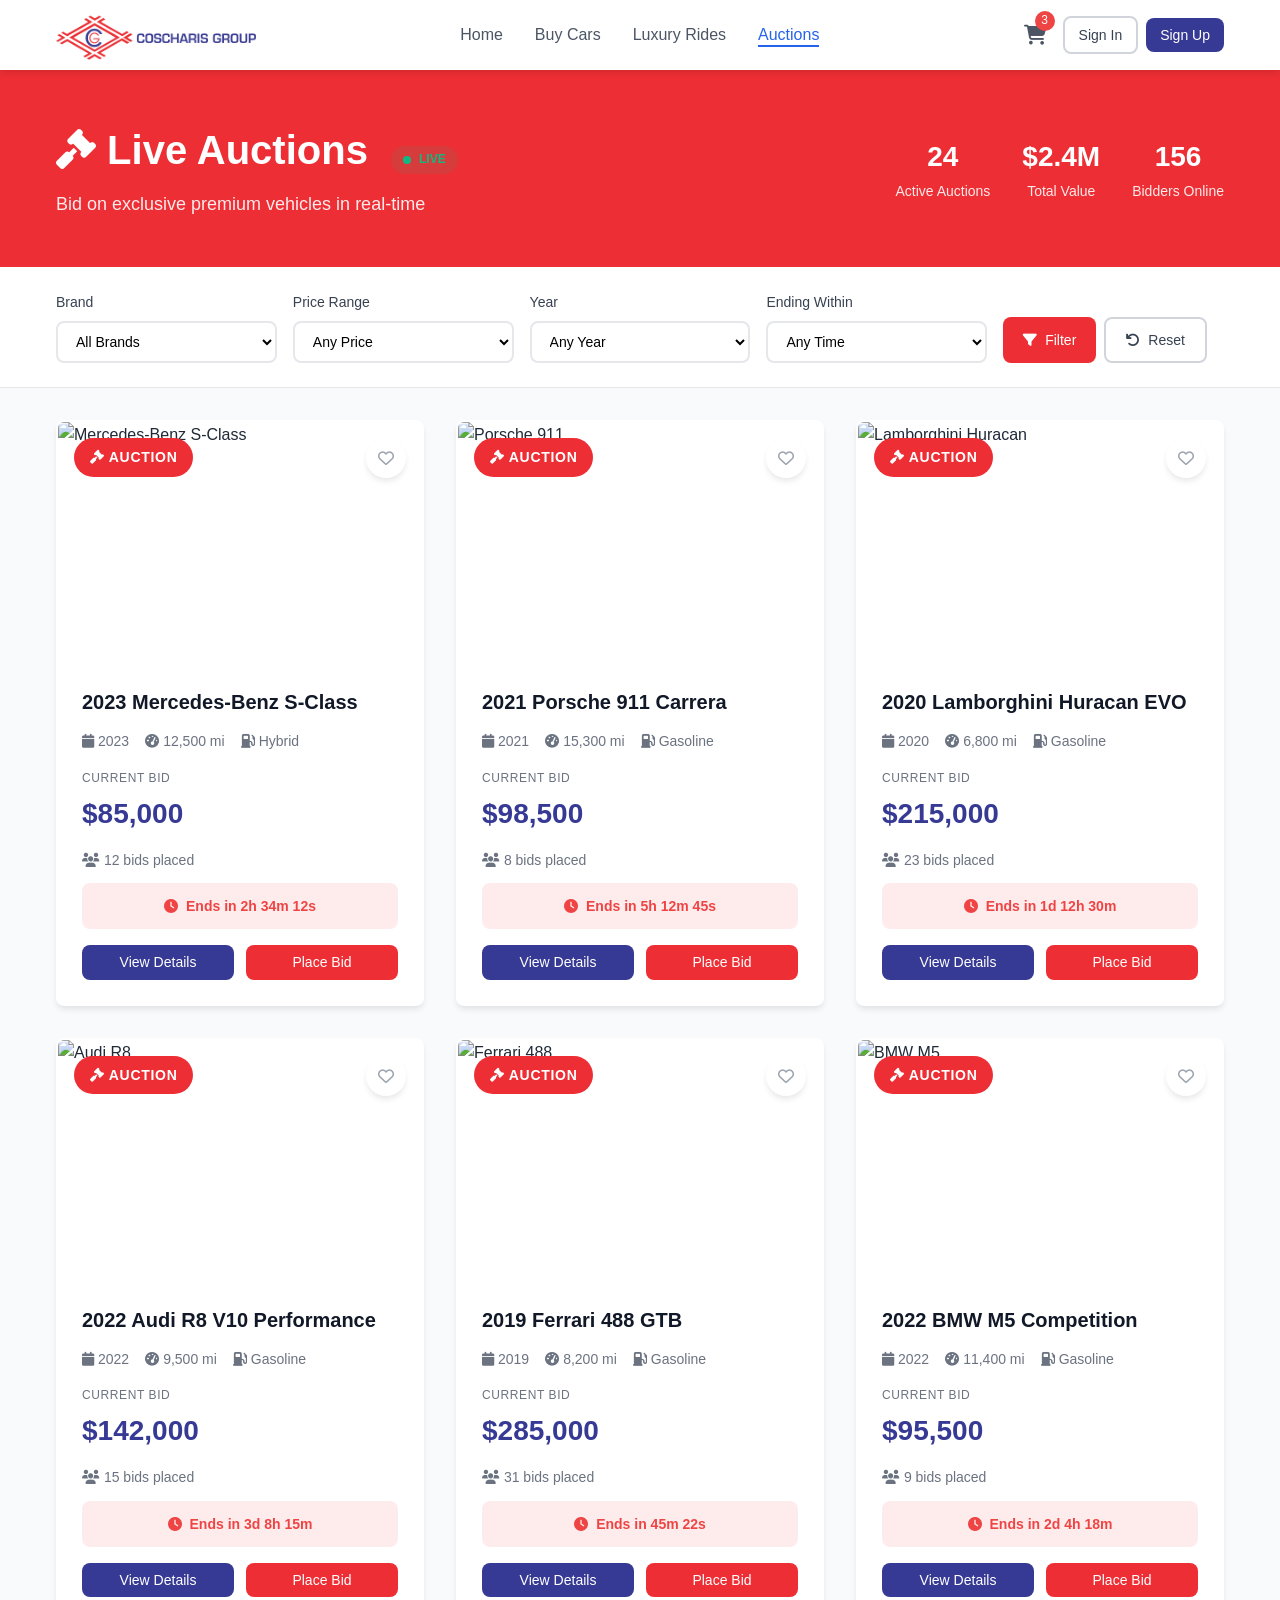
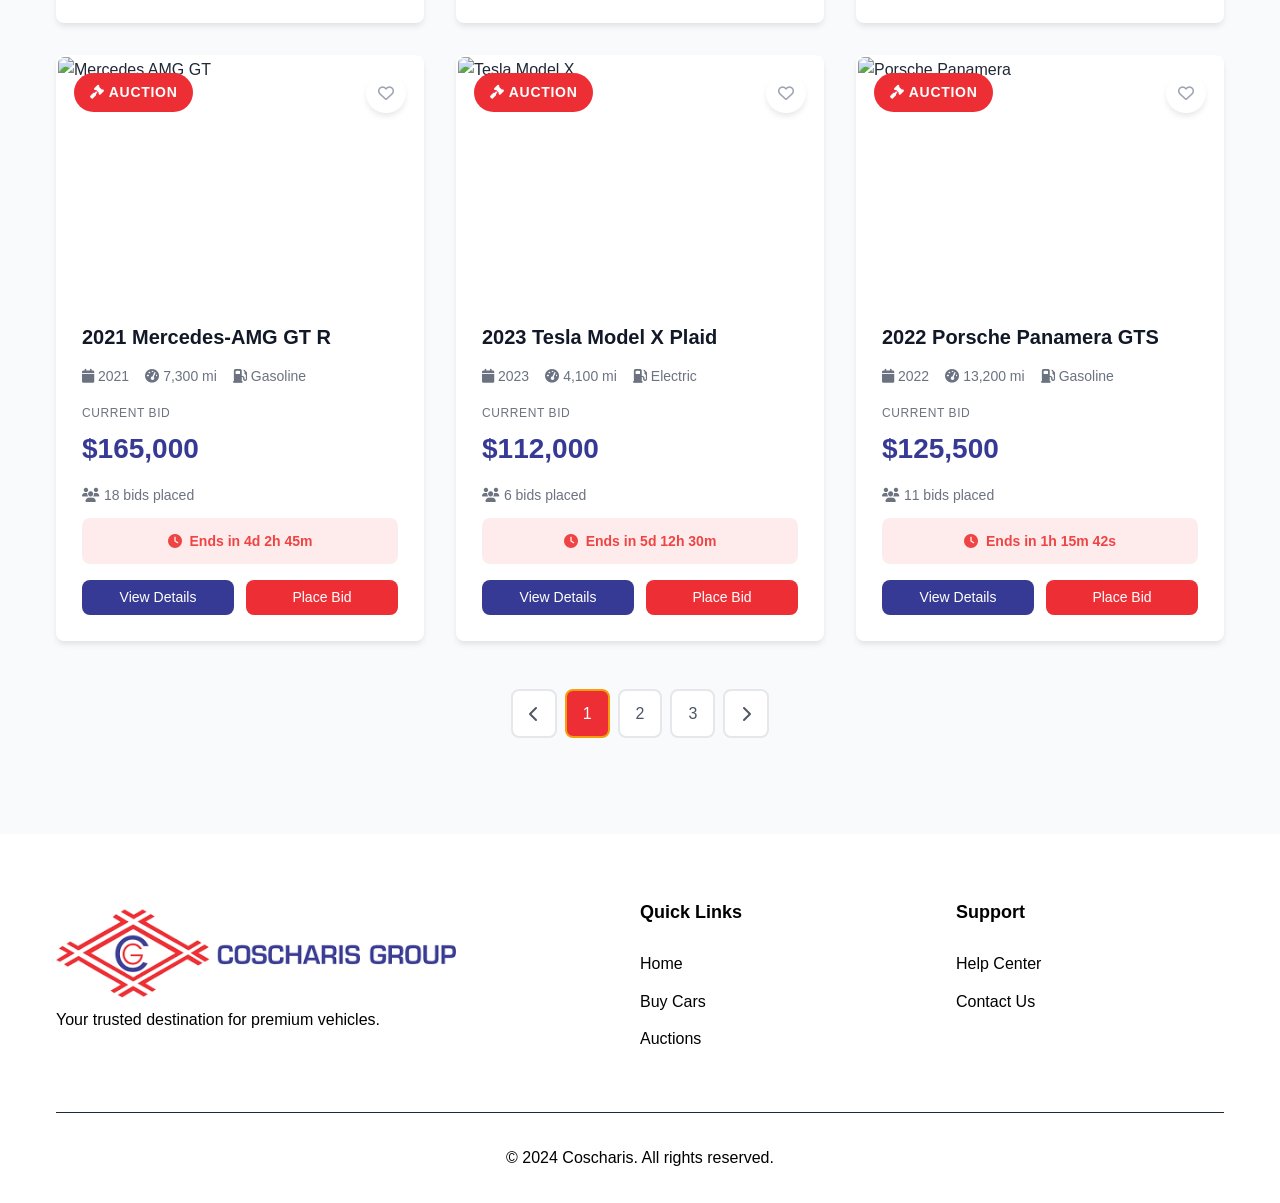
==== aution.html @ 52eb79f8 "First commit" ====
<!DOCTYPE html>
<html lang="en">
<head>
  <meta charset="UTF-8">
  <meta name="viewport" content="width=device-width, initial-scale=1.0">
  <title>Auctions - Coscharis</title>
  <link rel="stylesheet" href="https://cdnjs.cloudflare.com/ajax/libs/font-awesome/6.4.0/css/all.min.css">
  <style>
    /* CSS Variables */
    :root {
      --primary-color: #2563eb;
      --primary-dark: #1d4ed8;
      --secondary-color: #f59e0b;
      --success-color: #10b981;
      --danger-color: #ef4444;
      --warning-color: #f59e0b;
      --gray-50: #f9fafb;
      --gray-100: #f3f4f6;
      --gray-200: #e5e7eb;
      --gray-300: #d1d5db;
      --gray-400: #9ca3af;
      --gray-500: #6b7280;
      --gray-600: #4b5563;
      --gray-700: #374151;
      --gray-800: #1f2937;
      --gray-900: #111827;
      --white: #ffffff;
      --shadow-sm: 0 1px 2px 0 rgba(0, 0, 0, 0.05);
      --shadow: 0 4px 6px -1px rgba(0, 0, 0, 0.1);
      --shadow-lg: 0 10px 15px -3px rgba(0, 0, 0, 0.1);
      --radius: 0.5rem;
      --transition: all 0.3s ease;
    }

    * {
      margin: 0;
      padding: 0;
      box-sizing: border-box;
    }

    body {
      font-family: -apple-system, BlinkMacSystemFont, 'Segoe UI', Roboto, 'Helvetica Neue', Arial, sans-serif;
      line-height: 1.6;
      color: var(--gray-800);
      background-color: var(--gray-50);
    }

    .container {
      max-width: 1200px;
      margin: 0 auto;
      padding: 0 1rem;
    }

    /* Navigation */
    .navbar {
      background: var(--white);
      box-shadow: var(--shadow);
      position: sticky;
      top: 0;
      z-index: 1000;
    }

    .navbar-container {
      display: flex;
      align-items: center;
      justify-content: space-between;
      height: 70px;
    }

    .navbar-brand {
      display: flex;
      align-items: center;
      gap: 0.5rem;
      font-size: 1.5rem;
      font-weight: 700;
      color: var(--primary-color);
      text-decoration: none;
    }

    .navbar-nav {
      display: flex;
      list-style: none;
      gap: 2rem;
    }

    .nav-link {
      color: var(--gray-600);
      text-decoration: none;
      font-weight: 500;
      transition: var(--transition);
      position: relative;
    }

    .nav-link:hover,
    .nav-link.active {
      color: var(--primary-color);
    }

    .nav-link.active::after {
      content: '';
      position: absolute;
      bottom: -4px;
      left: 0;
      width: 100%;
      height: 2px;
      background: var(--primary-color);
    }

    .navbar-actions {
      display: flex;
      align-items: center;
      gap: 1rem;
    }

    .cart-icon {
      position: relative;
      color: var(--gray-600);
      font-size: 1.25rem;
      text-decoration: none;
      transition: var(--transition);
    }

    .cart-icon:hover {
      color: var(--primary-color);
    }

    .cart-count {
      position: absolute;
      top: -8px;
      right: -8px;
      background: var(--danger-color);
      color: white;
      font-size: 0.75rem;
      width: 20px;
      height: 20px;
      border-radius: 50%;
      display: flex;
      align-items: center;
      justify-content: center;
    }

    /* Buttons */
    .btn {
      display: inline-flex;
      align-items: center;
      gap: 0.5rem;
      padding: 0.625rem 1.25rem;
      border-radius: var(--radius);
      font-weight: 500;
      text-decoration: none;
      cursor: pointer;
      transition: var(--transition);
      border: none;
      font-size: 0.875rem;
      font-family: inherit;
    }

    .btn-primary {
      background: #363a94;
      color: white;
    }

    .btn-primary:hover {
      background: var(--primary-dark);
      transform: translateY(-2px);
      box-shadow: var(--shadow-lg);
    }

    .btn-secondary {
      background: #ed2e34;
      color: white;
    }

    .btn-secondary:hover {
      background: #c4080e;
      transform: translateY(-2px);
    }

    .btn-outline {
      background: transparent;
      border: 2px solid var(--gray-300);
      color: var(--gray-700);
    }

    .btn-outline:hover {
      border-color: var(--primary-color);
      color: var(--primary-color);
    }

    .btn-sm {
      padding: 0.375rem 0.875rem;
      font-size: 0.875rem;
    }

    .btn-lg {
      padding: 0.875rem 2rem;
      font-size: 1rem;
    }

    /* Form Elements */
    .form-group {
      margin-bottom: 1rem;
    }

    .form-label {
      display: block;
      margin-bottom: 0.5rem;
      font-weight: 500;
      color: var(--gray-700);
      font-size: 0.875rem;
    }

    .form-select {
      width: 100%;
      padding: 0.625rem 0.875rem;
      border: 2px solid var(--gray-200);
      border-radius: var(--radius);
      font-size: 0.875rem;
      background: white;
      cursor: pointer;
      transition: var(--transition);
      font-family: inherit;
    }

    .form-select:focus {
      outline: none;
      border-color: var(--primary-color);
      box-shadow: 0 0 0 3px rgba(37, 99, 235, 0.1);
    }

    /* Page Header */
    .page-header {
      background: #ed2e34;
      color: white;
      padding: 3rem 0;
    }

    .page-header-content {
      display: flex;
      justify-content: space-between;
      align-items: center;
      flex-wrap: wrap;
      gap: 1rem;
    }

    .page-title h1 {
      font-size: 2.5rem;
      font-weight: 700;
      margin-bottom: 0.5rem;
    }

    .page-title p {
      opacity: 0.9;
      font-size: 1.125rem;
    }

    .auction-stats {
      display: flex;
      gap: 2rem;
      flex-wrap: wrap;
    }

    .auction-stat {
      text-align: center;
    }

    .auction-stat-value {
      font-size: 1.75rem;
      font-weight: 700;
    }

    .auction-stat-label {
      font-size: 0.875rem;
      opacity: 0.9;
    }

    /* Filters Section */
    .filters-section {
      padding: 1.5rem 0;
      background: var(--white);
      border-bottom: 1px solid var(--gray-200);
    }

    .filters-row {
      display: grid;
      grid-template-columns: repeat(auto-fit, minmax(200px, 1fr));
      gap: 1rem;
      align-items: end;
    }

    .filters-row .form-group {
      margin-bottom: 0;
    }

    .filter-buttons {
      display: flex;
      gap: 0.5rem;
    }

    /* Car Grid */
    .section {
      padding: 2rem 0;
    }

    .car-grid {
  display: grid;
  grid-template-columns: repeat(3, 1fr);
  gap: 2rem;
}

    .car-card {
      background: var(--white);
      border-radius: var(--radius);
      overflow: hidden;
      box-shadow: var(--shadow);
      transition: var(--transition);
      border: 2px solid transparent;
    }

    .car-card:hover {
      transform: translateY(-8px);
      box-shadow: var(--shadow-lg);
      border-color: var(--secondary-color);
    }

    .car-image {
      position: relative;
      height: 240px;
      overflow: hidden;
    }

    .car-image img {
      width: 100%;
      height: 100%;
      object-fit: cover;
      transition: var(--transition);
    }

    .car-card:hover .car-image img {
      transform: scale(1.05);
    }

    .car-badge {
      position: absolute;
      top: 1rem;
      left: 1rem;
      padding: 0.5rem 1rem;
      border-radius: 2rem;
      font-size: 0.875rem;
      font-weight: 600;
      text-transform: uppercase;
      letter-spacing: 0.05em;
      background: #ed2e34;
      color: white;
    }

    .car-favorite {
      position: absolute;
      top: 1rem;
      right: 1rem;
      width: 40px;
      height: 40px;
      border-radius: 50%;
      background: white;
      border: none;
      cursor: pointer;
      display: flex;
      align-items: center;
      justify-content: center;
      color: var(--gray-400);
      transition: var(--transition);
      box-shadow: var(--shadow);
      text-decoration: none;
    }

    .car-favorite:hover {
      color: var(--danger-color);
      transform: scale(1.1);
    }

    .car-content {
      padding: 1.5rem;
    }

    .car-title {
      font-size: 1.25rem;
      font-weight: 600;
      margin-bottom: 0.75rem;
      color: var(--gray-900);
    }

    .car-meta {
      display: flex;
      gap: 1rem;
      margin-bottom: 1rem;
      font-size: 0.875rem;
      color: var(--gray-500);
    }

    .car-meta span {
      display: flex;
      align-items: center;
      gap: 0.25rem;
    }

    .car-price {
      margin-bottom: 0.75rem;
    }

    .car-price-label {
      display: block;
      font-size: 0.75rem;
      color: var(--gray-500);
      text-transform: uppercase;
      letter-spacing: 0.05em;
      margin-bottom: 0.25rem;
    }

    .car-price-current {
      font-size: 1.75rem;
      font-weight: 700;
      color: #363a94;
    }

    .car-bids {
      font-size: 0.875rem;
      color: var(--gray-500);
      margin-bottom: 0.75rem;
    }

    .car-time {
      background: rgba(245, 158, 11, 0.1);
      color: var(--secondary-color);
      font-size: 0.875rem;
      padding: 0.75rem;
      border-radius: var(--radius);
      margin-bottom: 1rem;
      display: flex;
      align-items: center;
      justify-content: center;
      gap: 0.5rem;
      font-weight: 600;
    }

    .car-time.ending-soon {
      background: rgba(239, 68, 68, 0.1);
      color: var(--danger-color);
      animation: pulse 2s infinite;
    }

    @keyframes pulse {
      0%, 100% { opacity: 1; }
      50% { opacity: 0.7; }
    }

    .car-actions {
      display: flex;
      gap: 0.75rem;
    }

    .car-actions .btn {
      flex: 1;
      justify-content: center;
    }

    /* Live Indicator */
    .live-indicator {
      display: inline-flex;
      align-items: center;
      gap: 0.5rem;
      background: rgba(16, 185, 129, 0.1);
      color: var(--success-color);
      padding: 0.25rem 0.75rem;
      border-radius: 2rem;
      font-size: 0.75rem;
      font-weight: 600;
      margin-left: 0.75rem;
    }

    .live-indicator::before {
      content: '';
      width: 8px;
      height: 8px;
      background: var(--success-color);
      border-radius: 50%;
      animation: blink 1.5s infinite;
    }

    @keyframes blink {
      0%, 100% { opacity: 1; }
      50% { opacity: 0.3; }
    }

    /* Empty State */
    .empty-state {
      grid-column: 1 / -1;
      text-align: center;
      padding: 4rem 2rem;
      background: var(--white);
      border-radius: var(--radius);
      box-shadow: var(--shadow);
    }

    .empty-state-icon {
      font-size: 4rem;
      margin-bottom: 1rem;
    }

    .empty-state h3 {
      font-size: 1.5rem;
      margin-bottom: 0.5rem;
      color: var(--gray-900);
    }

    .empty-state p {
      color: var(--gray-600);
      margin-bottom: 1.5rem;
    }

    /* Pagination */
    .pagination {
      display: flex;
      justify-content: center;
      gap: 0.5rem;
      margin-top: 3rem;
    }

    .page-btn {
      padding: 0.625rem 1rem;
      border: 2px solid var(--gray-200);
      background: white;
      border-radius: var(--radius);
      color: var(--gray-600);
      font-weight: 500;
      cursor: pointer;
      transition: var(--transition);
      text-decoration: none;
      display: inline-flex;
      align-items: center;
      justify-content: center;
      min-width: 40px;
    }

    .page-btn:hover {
      border-color: var(--secondary-color);
      color: var(--secondary-color);
    }

    .page-btn.active {
      background: #ed2e34;
      border-color: var(--secondary-color);
      color: white;
    }

    /* Footer */
    .footer {
      background: white;
      color: var(--gray-300);
      padding: 4rem 0 2rem;
      margin-top: 4rem;
    }

    .footer-grid {
      display: grid;
      grid-template-columns: 2fr 1fr 1fr;
      gap: 3rem;
      margin-bottom: 3rem;
    }

    .footer-brand h3 {
      color: black;
      font-size: 1.5rem;
      margin-bottom: 1rem;
      display: flex;
      align-items: center;
      gap: 0.5rem;
    }

    .footer-brand p {
      line-height: 1.8;
      color: black;
    }

    .footer-links h4 {
      color: black;
      font-size: 1.125rem;
      margin-bottom: 1.5rem;
    }

    .footer-links ul {
      list-style: none;
    }

    .footer-links li {
      margin-bottom: 0.75rem;
    }

    .footer-links a {
      color: black;
      text-decoration: none;
      transition: var(--transition);
    }

    .footer-links a:hover {
      color: blue;
    }

    .footer-bottom {
      border-top: 1px solid var(--gray-800);
      padding-top: 2rem;
      text-align: center;
      color: black;
    }

    /* Mobile Menu Button */
    .mobile-menu-btn {
      display: none;
      background: none;
      border: none;
      font-size: 1.5rem;
      color: var(--gray-600);
      cursor: pointer;
    }

    /* Responsive */
    @media (max-width: 1024px) {
      .car-grid {
        grid-template-columns: repeat(auto-fill, minmax(340px, 1fr));
      }
    }

    @media (max-width: 768px) {
      .navbar-nav {
        display: none;
      }

      .mobile-menu-btn {
        display: block;
      }

      .auth-section {
        display: none;
      }

      .page-header-content {
        flex-direction: column;
        text-align: center;
      }

      .auction-stats {
        justify-content: center;
      }

      .filters-row {
        grid-template-columns: 1fr;
      }

      .footer-grid {
        grid-template-columns: 1fr;
        gap: 2rem;
      }

      .car-grid {
        grid-template-columns: 1fr;
      }
    }

    /* Utility Classes */
    .text-center {
      text-align: center;
    }
  </style>
</head>
<body>
  <!-- Navigation -->
  <nav class="navbar">
    <div class="container navbar-container">
      <a href="index.html" class="navbar-brand">
      <img src="./img/logoname.png" width="200px" alt="">
      </a>
      
      <ul class="navbar-nav">
        <li><a href="index.html" class="nav-link">Home</a></li>
        <li><a href="cars.html" class="nav-link">Buy Cars</a></li>
        <li><a href="luxury-rides.html" class="nav-link">Luxury Rides</a></li>
        <li><a href="auction.html" class="nav-link active">Auctions</a></li>
      </ul>
      
      <div class="navbar-actions">
        <a href="checkout.html" class="cart-icon">
          <i class="fas fa-shopping-cart"></i>
          <span class="cart-count">3</span>
        </a>
        <div class="auth-section" style="display: flex; gap: 0.5rem; align-items: center;">
          <a href="login.html" class="btn btn-outline btn-sm">Sign In</a>
          <a href="signup.html" class="btn btn-primary btn-sm">Sign Up</a>
        </div>
        <button class="mobile-menu-btn" onclick="alert('Mobile menu requires JavaScript')">
          <i class="fas fa-bars"></i>
        </button>
      </div>
    </div>
  </nav>

  <!-- Page Header -->
  <section class="page-header">
    <div class="container">
      <div class="page-header-content">
        <div class="page-title">
          <h1>
            <i class="fas fa-gavel"></i> Live Auctions
            <span class="live-indicator">LIVE</span>
          </h1>
          <p>Bid on exclusive premium vehicles in real-time</p>
        </div>
        <div class="auction-stats">
          <div class="auction-stat">
            <div class="auction-stat-value">24</div>
            <div class="auction-stat-label">Active Auctions</div>
          </div>
          <div class="auction-stat">
            <div class="auction-stat-value">$2.4M</div>
            <div class="auction-stat-label">Total Value</div>
          </div>
          <div class="auction-stat">
            <div class="auction-stat-value">156</div>
            <div class="auction-stat-label">Bidders Online</div>
          </div>
        </div>
      </div>
    </div>
  </section>

  <!-- Filters Section -->
  <section class="filters-section">
    <div class="container">
      <form action="" method="GET" class="filters-row">
        <div class="form-group">
          <label class="form-label">Brand</label>
          <select name="brand" class="form-select">
            <option value="">All Brands</option>
            <option value="BMW">BMW</option>
            <option value="Mercedes">Mercedes</option>
            <option value="Audi">Audi</option>
            <option value="Porsche">Porsche</option>
            <option value="Tesla">Tesla</option>
            <option value="Lamborghini">Lamborghini</option>
            <option value="Ferrari">Ferrari</option>
          </select>
        </div>
        
        <div class="form-group">
          <label class="form-label">Price Range</label>
          <select name="price" class="form-select">
            <option value="">Any Price</option>
            <option value="0-50000">Under $50,000</option>
            <option value="50000-100000">$50,000 - $100,000</option>
            <option value="100000-200000">$100,000 - $200,000</option>
            <option value="200000+">$200,000+</option>
          </select>
        </div>
        
        <div class="form-group">
          <label class="form-label">Year</label>
          <select name="year" class="form-select">
            <option value="">Any Year</option>
            <option value="2024">2024</option>
            <option value="2023">2023</option>
            <option value="2022">2022</option>
            <option value="2021">2021</option>
            <option value="2020">2020</option>
          </select>
        </div>
        
        <div class="form-group">
          <label class="form-label">Ending Within</label>
          <select name="ending" class="form-select">
            <option value="">Any Time</option>
            <option value="1hour">1 Hour</option>
            <option value="24hours">24 Hours</option>
            <option value="3days">3 Days</option>
            <option value="7days">7 Days</option>
          </select>
        </div>
        
        <div class="filter-buttons">
          <button type="submit" class="btn btn-secondary">
            <i class="fas fa-filter"></i> Filter
          </button>
          <a href="auction.html" class="btn btn-outline">
            <i class="fas fa-undo"></i> Reset
          </a>
        </div>
      </form>
    </div>
  </section>

  <!-- Auction Grid Section -->
  <section class="section">
    <div class="container">
      <div class="car-grid">
        <!-- Auction 1 -->
        <div class="car-card">
          <div class="car-image">
            <img src="https://images.unsplash.com/photo-1618843479313-40f8afb4b4d8?w=800&auto=format&fit=crop" alt="Mercedes-Benz S-Class">
            <span class="car-badge"><i class="fas fa-gavel"></i> Auction</span>
            <a href="#" class="car-favorite" title="Watch this auction">
              <i class="far fa-heart"></i>
            </a>
          </div>
          <div class="car-content">
            <h3 class="car-title">2023 Mercedes-Benz S-Class</h3>
            <div class="car-meta">
              <span><i class="fas fa-calendar"></i> 2023</span>
              <span><i class="fas fa-tachometer-alt"></i> 12,500 mi</span>
              <span><i class="fas fa-gas-pump"></i> Hybrid</span>
            </div>
            <div class="car-price">
              <span class="car-price-label">Current Bid</span>
              <span class="car-price-current">$85,000</span>
            </div>
            <div class="car-bids">
              <i class="fas fa-users"></i> 12 bids placed
            </div>
            <div class="car-time ending-soon">
              <i class="fas fa-clock"></i> Ends in 2h 34m 12s
            </div>
            <div class="car-actions">
              <a href="autiondetail.html" class="btn btn-primary btn-sm">View Details</a>
              <a href="car-details.html?id=1&action=bid" class="btn btn-secondary btn-sm">Place Bid</a>
            </div>
          </div>
        </div>

        <!-- Auction 2 -->
        <div class="car-card">
          <div class="car-image">
            <img src="https://images.unsplash.com/photo-1544636331-e26879cdcf6e?w=800&auto=format&fit=crop" alt="Porsche 911">
            <span class="car-badge"><i class="fas fa-gavel"></i> Auction</span>
            <a href="#" class="car-favorite" title="Watch this auction">
              <i class="far fa-heart"></i>
            </a>
          </div>
          <div class="car-content">
            <h3 class="car-title">2021 Porsche 911 Carrera</h3>
            <div class="car-meta">
              <span><i class="fas fa-calendar"></i> 2021</span>
              <span><i class="fas fa-tachometer-alt"></i> 15,300 mi</span>
              <span><i class="fas fa-gas-pump"></i> Gasoline</span>
            </div>
            <div class="car-price">
              <span class="car-price-label">Current Bid</span>
              <span class="car-price-current">$98,500</span>
            </div>
            <div class="car-bids">
              <i class="fas fa-users"></i> 8 bids placed
            </div>
            <div class="car-time ending-soon">
              <i class="fas fa-clock"></i> Ends in 5h 12m 45s
            </div>
            <div class="car-actions">
              <a href="car-details.html?id=3" class="btn btn-primary btn-sm">View Details</a>
              <a href="car-details.html?id=3&action=bid" class="btn btn-secondary btn-sm">Place Bid</a>
            </div>
          </div>
        </div>

        <!-- Auction 3 -->
        <div class="car-card">
          <div class="car-image">
            <img src="https://images.unsplash.com/photo-1563720360172-67b8f3dce741?w=800&auto=format&fit=crop" alt="Lamborghini Huracan">
            <span class="car-badge"><i class="fas fa-gavel"></i> Auction</span>
            <a href="#" class="car-favorite" title="Watch this auction">
              <i class="far fa-heart"></i>
            </a>
          </div>
          <div class="car-content">
            <h3 class="car-title">2020 Lamborghini Huracan EVO</h3>
            <div class="car-meta">
              <span><i class="fas fa-calendar"></i> 2020</span>
              <span><i class="fas fa-tachometer-alt"></i> 6,800 mi</span>
              <span><i class="fas fa-gas-pump"></i> Gasoline</span>
            </div>
            <div class="car-price">
              <span class="car-price-label">Current Bid</span>
              <span class="car-price-current">$215,000</span>
            </div>
            <div class="car-bids">
              <i class="fas fa-users"></i> 23 bids placed
            </div>
            <div class="car-time ending-soon">
              <i class="fas fa-clock"></i> Ends in 1d 12h 30m
            </div>
            <div class="car-actions">
              <a href="car-details.html?id=5" class="btn btn-primary btn-sm">View Details</a>
              <a href="car-details.html?id=5&action=bid" class="btn btn-secondary btn-sm">Place Bid</a>
            </div>
          </div>
        </div>

        <!-- Auction 4 -->
        <div class="car-card">
          <div class="car-image">
            <img src="https://images.unsplash.com/photo-1603584173870-7f23fdae1b7a?w=800&auto=format&fit=crop" alt="Audi R8">
            <span class="car-badge"><i class="fas fa-gavel"></i> Auction</span>
            <a href="#" class="car-favorite" title="Watch this auction">
              <i class="far fa-heart"></i>
            </a>
          </div>
          <div class="car-content">
            <h3 class="car-title">2022 Audi R8 V10 Performance</h3>
            <div class="car-meta">
              <span><i class="fas fa-calendar"></i> 2022</span>
              <span><i class="fas fa-tachometer-alt"></i> 9,500 mi</span>
              <span><i class="fas fa-gas-pump"></i> Gasoline</span>
            </div>
            <div class="car-price">
              <span class="car-price-label">Current Bid</span>
              <span class="car-price-current">$142,000</span>
            </div>
            <div class="car-bids">
              <i class="fas fa-users"></i> 15 bids placed
            </div>
            <div class="car-time ending-soon">
              <i class="fas fa-clock"></i> Ends in 3d 8h 15m
            </div>
            <div class="car-actions">
              <a href="car-details.html?id=8" class="btn btn-primary btn-sm">View Details</a>
              <a href="car-details.html?id=8&action=bid" class="btn btn-secondary btn-sm">Place Bid</a>
            </div>
          </div>
        </div>

        <!-- Auction 5 -->
        <div class="car-card">
          <div class="car-image">
            <img src="https://images.unsplash.com/photo-1583121274602-3e2820c69888?w=800&auto=format&fit=crop" alt="Ferrari 488">
            <span class="car-badge"><i class="fas fa-gavel"></i> Auction</span>
            <a href="#" class="car-favorite" title="Watch this auction">
              <i class="far fa-heart"></i>
            </a>
          </div>
          <div class="car-content">
            <h3 class="car-title">2019 Ferrari 488 GTB</h3>
            <div class="car-meta">
              <span><i class="fas fa-calendar"></i> 2019</span>
              <span><i class="fas fa-tachometer-alt"></i> 8,200 mi</span>
              <span><i class="fas fa-gas-pump"></i> Gasoline</span>
            </div>
            <div class="car-price">
              <span class="car-price-label">Current Bid</span>
              <span class="car-price-current">$285,000</span>
            </div>
            <div class="car-bids">
              <i class="fas fa-users"></i> 31 bids placed
            </div>
            <div class="car-time ending-soon">
              <i class="fas fa-clock"></i> Ends in 45m 22s
            </div>
            <div class="car-actions">
              <a href="car-details.html?id=10" class="btn btn-primary btn-sm">View Details</a>
              <a href="car-details.html?id=10&action=bid" class="btn btn-secondary btn-sm">Place Bid</a>
            </div>
          </div>
        </div>

        <!-- Auction 6 -->
        <div class="car-card">
          <div class="car-image">
            <img src="https://images.unsplash.com/photo-1619767886558-efdc259cde1a?w=800&auto=format&fit=crop" alt="BMW M5">
            <span class="car-badge"><i class="fas fa-gavel"></i> Auction</span>
            <a href="#" class="car-favorite" title="Watch this auction">
              <i class="far fa-heart"></i>
            </a>
          </div>
          <div class="car-content">
            <h3 class="car-title">2022 BMW M5 Competition</h3>
            <div class="car-meta">
              <span><i class="fas fa-calendar"></i> 2022</span>
              <span><i class="fas fa-tachometer-alt"></i> 11,400 mi</span>
              <span><i class="fas fa-gas-pump"></i> Gasoline</span>
            </div>
            <div class="car-price">
              <span class="car-price-label">Current Bid</span>
              <span class="car-price-current">$95,500</span>
            </div>
            <div class="car-bids">
              <i class="fas fa-users"></i> 9 bids placed
            </div>
            <div class="car-time ending-soon">
              <i class="fas fa-clock"></i> Ends in 2d 4h 18m
            </div>
            <div class="car-actions">
              <a href="car-details.html?id=11" class="btn btn-primary btn-sm">View Details</a>
              <a href="car-details.html?id=11&action=bid" class="btn btn-secondary btn-sm">Place Bid</a>
            </div>
          </div>
        </div>

        <!-- Auction 7 -->
        <div class="car-card">
          <div class="car-image">
            <img src="https://images.unsplash.com/photo-1618843479313-40f8afb4b4d8?w=800&auto=format&fit=crop" alt="Mercedes AMG GT">
            <span class="car-badge"><i class="fas fa-gavel"></i> Auction</span>
            <a href="#" class="car-favorite" title="Watch this auction">
              <i class="far fa-heart"></i>
            </a>
          </div>
          <div class="car-content">
            <h3 class="car-title">2021 Mercedes-AMG GT R</h3>
            <div class="car-meta">
              <span><i class="fas fa-calendar"></i> 2021</span>
              <span><i class="fas fa-tachometer-alt"></i> 7,300 mi</span>
              <span><i class="fas fa-gas-pump"></i> Gasoline</span>
            </div>
            <div class="car-price">
              <span class="car-price-label">Current Bid</span>
              <span class="car-price-current">$165,000</span>
            </div>
            <div class="car-bids">
              <i class="fas fa-users"></i> 18 bids placed
            </div>
            <div class="car-time ending-soon">
              <i class="fas fa-clock"></i> Ends in 4d 2h 45m
            </div>
            <div class="car-actions">
              <a href="car-details.html?id=12" class="btn btn-primary btn-sm">View Details</a>
              <a href="car-details.html?id=12&action=bid" class="btn btn-secondary btn-sm">Place Bid</a>
            </div>
          </div>
        </div>

        <!-- Auction 8 -->
        <div class="car-card">
          <div class="car-image">
            <img src="https://images.unsplash.com/photo-1560958089-b8a1929cea89?w=800&auto=format&fit=crop" alt="Tesla Model X">
            <span class="car-badge"><i class="fas fa-gavel"></i> Auction</span>
            <a href="#" class="car-favorite" title="Watch this auction">
              <i class="far fa-heart"></i>
            </a>
          </div>
          <div class="car-content">
            <h3 class="car-title">2023 Tesla Model X Plaid</h3>
            <div class="car-meta">
              <span><i class="fas fa-calendar"></i> 2023</span>
              <span><i class="fas fa-tachometer-alt"></i> 4,100 mi</span>
              <span><i class="fas fa-gas-pump"></i> Electric</span>
            </div>
            <div class="car-price">
              <span class="car-price-label">Current Bid</span>
              <span class="car-price-current">$112,000</span>
            </div>
            <div class="car-bids">
              <i class="fas fa-users"></i> 6 bids placed
            </div>
            <div class="car-time ending-soon">
              <i class="fas fa-clock"></i> Ends in 5d 12h 30m
            </div>
            <div class="car-actions">
              <a href="car-details.html?id=13" class="btn btn-primary btn-sm">View Details</a>
              <a href="car-details.html?id=13&action=bid" class="btn btn-secondary btn-sm">Place Bid</a>
            </div>
          </div>
        </div>

        <!-- Auction 9 -->
        <div class="car-card">
          <div class="car-image">
            <img src="https://images.unsplash.com/photo-1503376780353-7e6692767b70?w=800&auto=format&fit=crop" alt="Porsche Panamera">
            <span class="car-badge"><i class="fas fa-gavel"></i> Auction</span>
            <a href="#" class="car-favorite" title="Watch this auction">
              <i class="far fa-heart"></i>
            </a>
          </div>
          <div class="car-content">
            <h3 class="car-title">2022 Porsche Panamera GTS</h3>
            <div class="car-meta">
              <span><i class="fas fa-calendar"></i> 2022</span>
              <span><i class="fas fa-tachometer-alt"></i> 13,200 mi</span>
              <span><i class="fas fa-gas-pump"></i> Gasoline</span>
            </div>
            <div class="car-price">
              <span class="car-price-label">Current Bid</span>
              <span class="car-price-current">$125,500</span>
            </div>
            <div class="car-bids">
              <i class="fas fa-users"></i> 11 bids placed
            </div>
            <div class="car-time ending-soon">
              <i class="fas fa-clock"></i> Ends in 1h 15m 42s
            </div>
            <div class="car-actions">
              <a href="autiondetail.html" class="btn btn-primary btn-sm">View Details</a>
              <a href="car-details.html?id=14&action=bid" class="btn btn-secondary btn-sm">Place Bid</a>
            </div>
          </div>
        </div>
      </div>
      
      <!-- Pagination -->
      <div class="pagination">
        <a href="#" class="page-btn" aria-label="Previous page">
          <i class="fas fa-chevron-left"></i>
        </a>
        <a href="#" class="page-btn active">1</a>
        <a href="#" class="page-btn">2</a>
        <a href="#" class="page-btn">3</a>
        <a href="#" class="page-btn" aria-label="Next page">
          <i class="fas fa-chevron-right"></i>
        </a>
      </div>
    </div>
  </section>

  <!-- Footer -->
  <footer class="footer">
    <div class="container">
      <div class="footer-grid">
        <div class="footer-brand">
          <img src="./img/logoname.png" width="400px" alt="">
          <br>
          <p>Your trusted destination for premium vehicles.</p>
        </div>
        <div class="footer-links">
          <h4>Quick Links</h4>
          <ul>
            <li><a href="index.html">Home</a></li>
            <li><a href="cars.html">Buy Cars</a></li>
            <li><a href="auction.html">Auctions</a></li>
          </ul>
        </div>
        <div class="footer-links">
          <h4>Support</h4>
          <ul>
            <li><a href="#">Help Center</a></li>
            <li><a href="#">Contact Us</a></li>
          </ul>
        </div>
      </div>
      <div class="footer-bottom">
        <p>&copy; 2024 Coscharis. All rights reserved.</p>
      </div>
    </div>
  </footer>
</body>
</html>
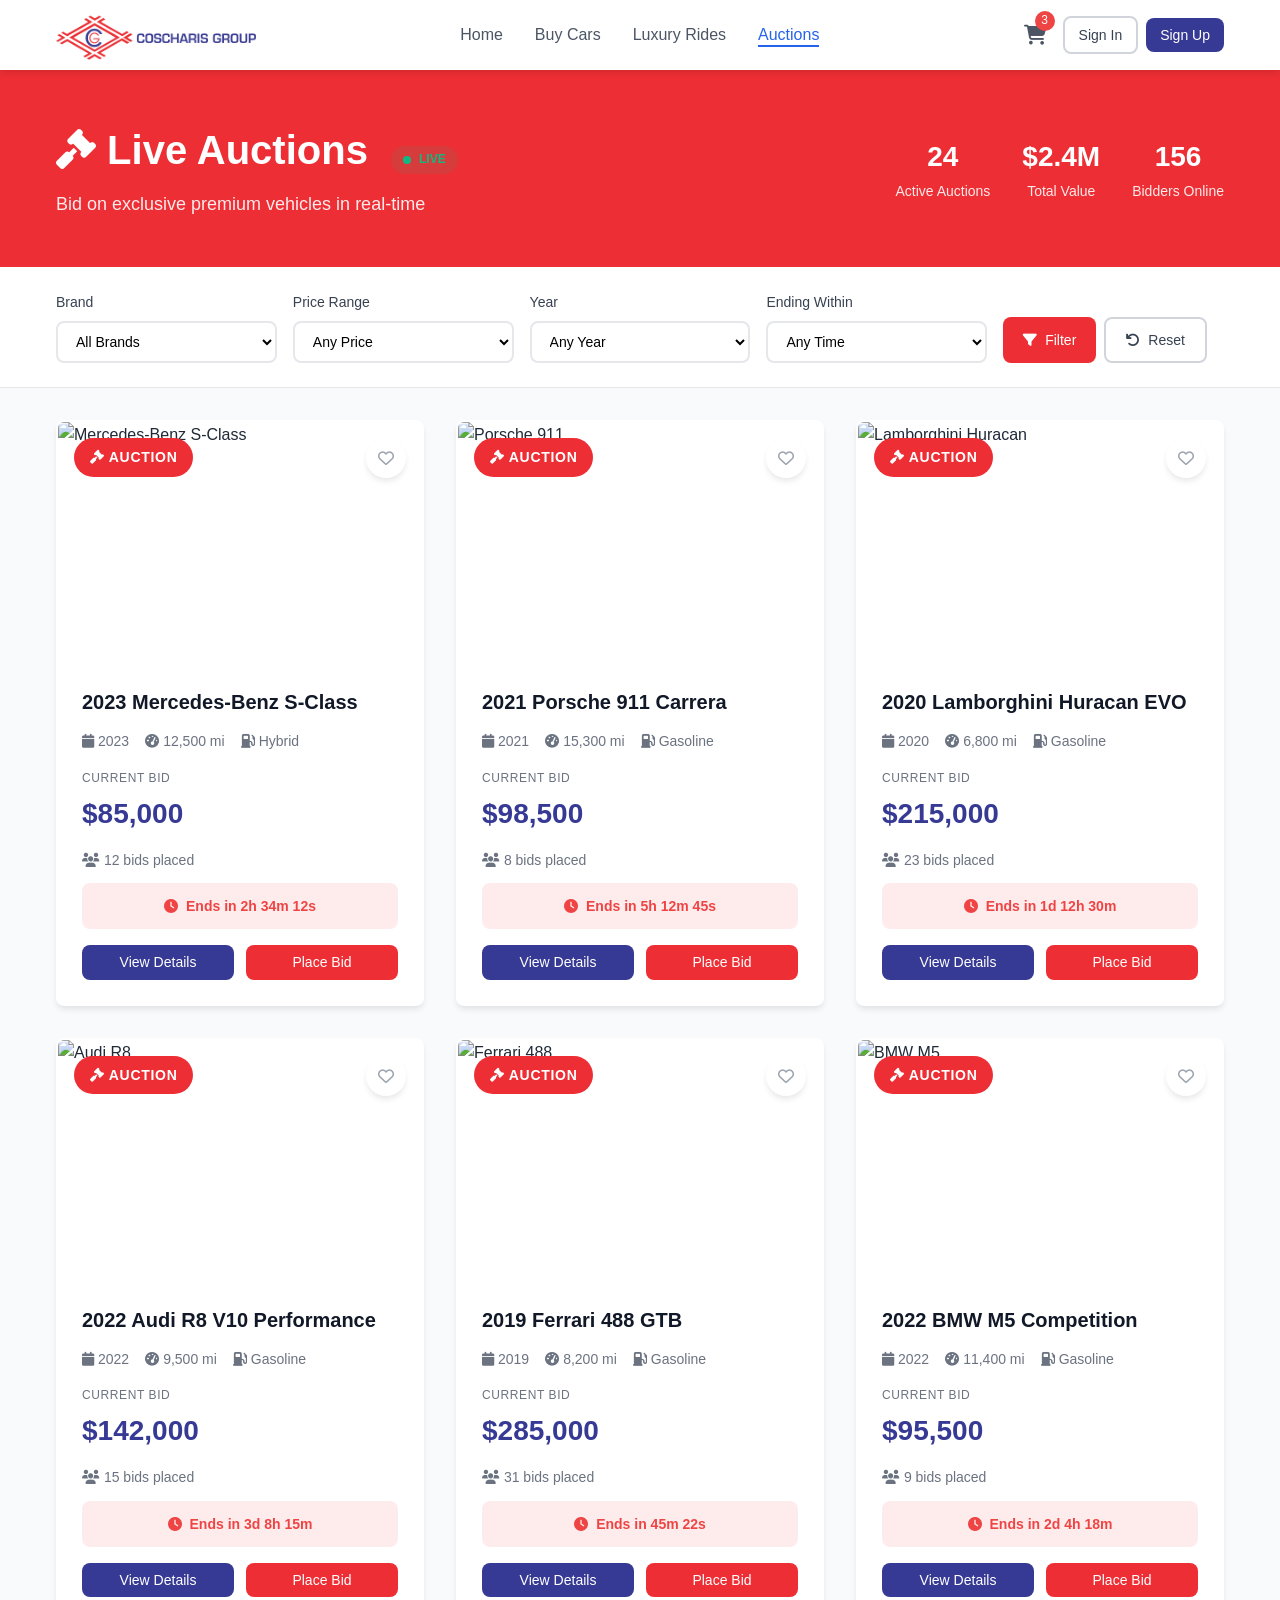
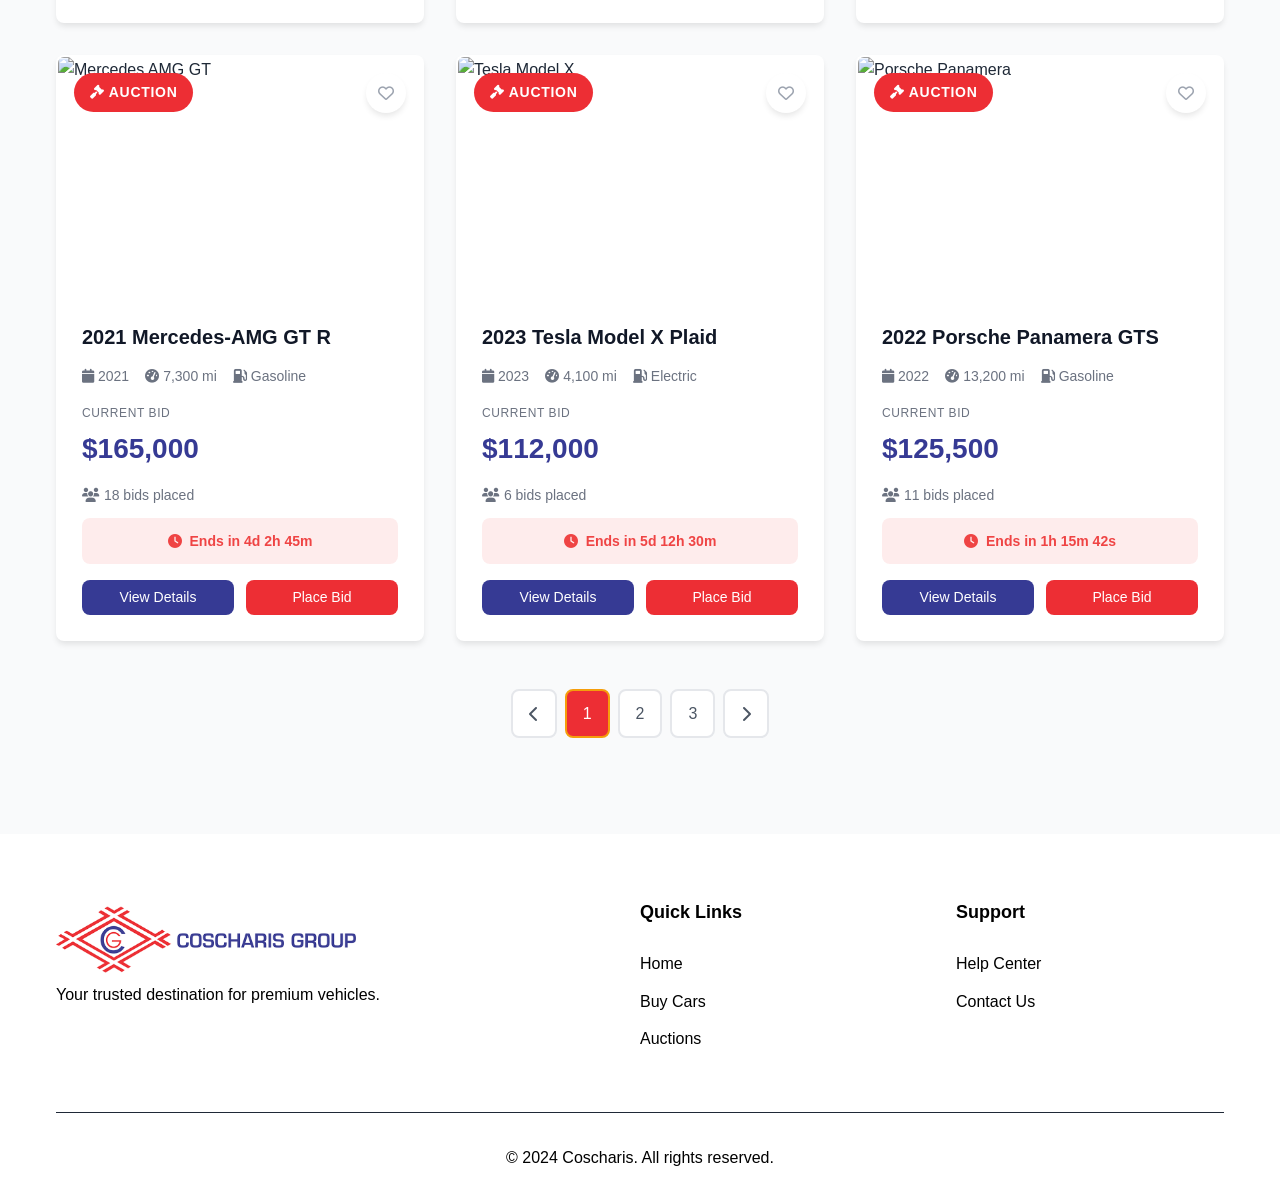
==== commit e122998b: "Update: improved aution.html page" ====
--- a/aution.html
+++ b/aution.html
@@ -639,7 +639,7 @@
       }
 
       .auth-section {
-        display: none;
+        display: none !important;
       }
 
       .page-header-content {
@@ -1117,7 +1117,7 @@
     <div class="container">
       <div class="footer-grid">
         <div class="footer-brand">
-          <img src="./img/logoname.png" width="400px" alt="">
+          <img src="./img/logoname.png" width="300px" alt="">
           <br>
           <p>Your trusted destination for premium vehicles.</p>
         </div>
